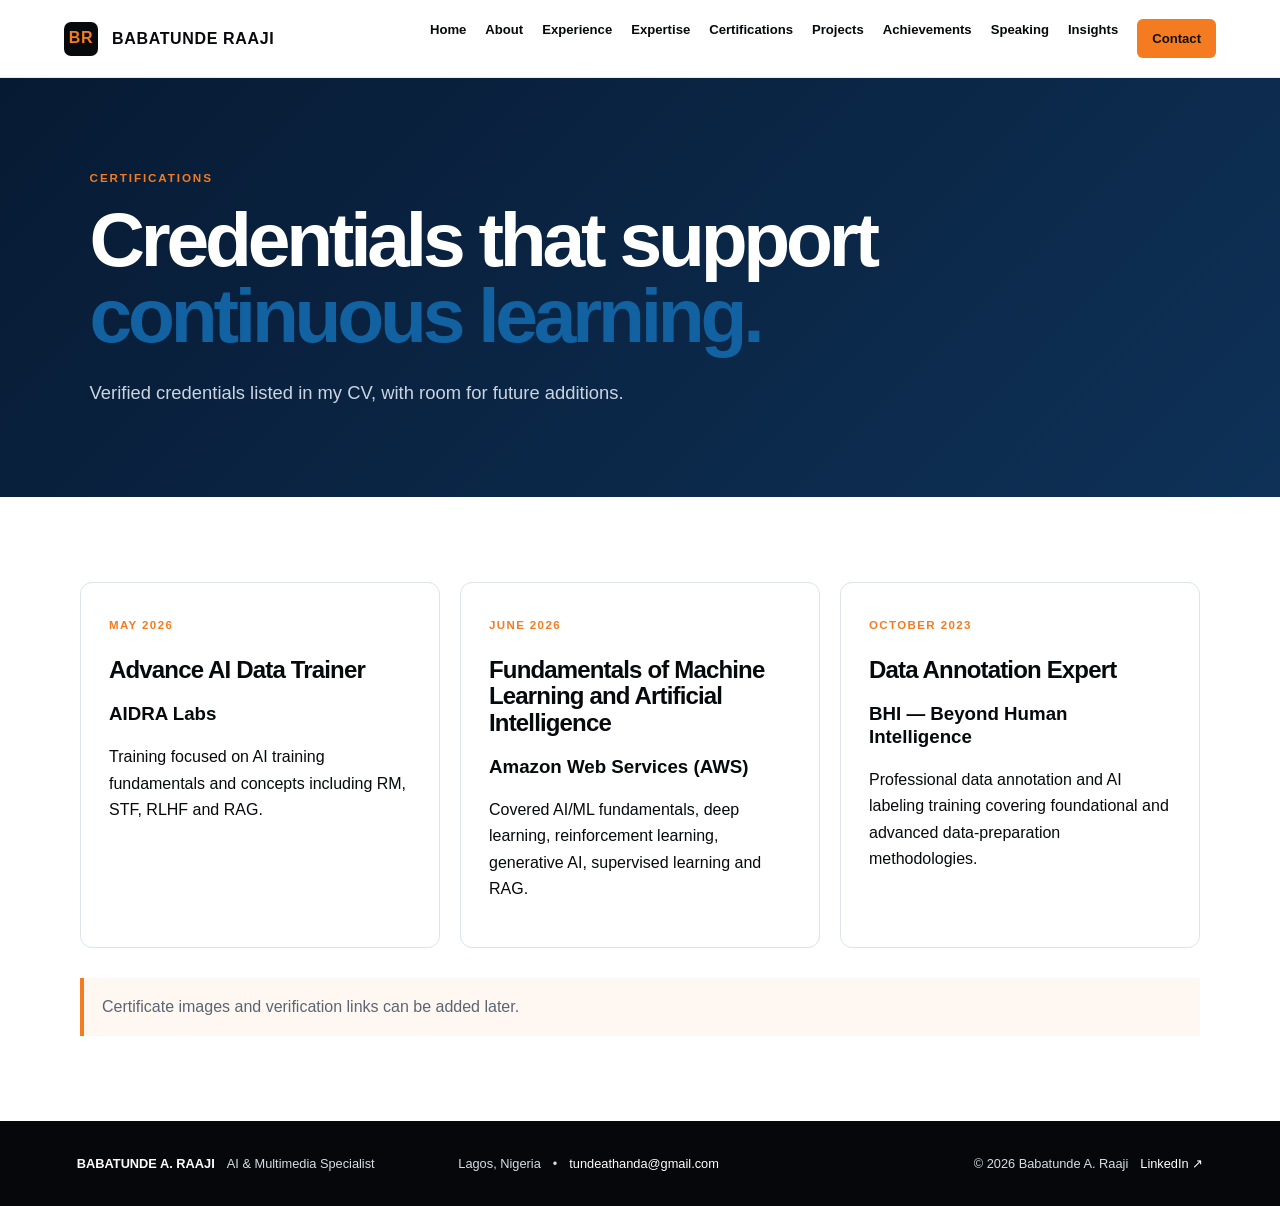
==== certifications.html @ 0e5d314b "Add files via upload Initial portfolio website" ====
<!doctype html><html lang="en"><head><meta charset="utf-8"><meta name="viewport" content="width=device-width,initial-scale=1">
<meta name="description" content="Certifications and professional learning of Babatunde A. Raaji."><meta name="author" content="Babatunde A. Raaji"><meta property="og:title" content="Certifications | Babatunde A. Raaji">
<meta property="og:description" content="Certifications and professional learning of Babatunde A. Raaji."><meta property="og:type" content="website"><title>Certifications | Babatunde A. Raaji</title>
<link rel="stylesheet" href="assets/css/style.css"></head><body><header class="site-header">
<a class="brand" href="index.html"><span>BR</span> BABATUNDE RAAJI</a>
<button class="menu-toggle" aria-label="Open navigation">☰</button><nav class="nav"><a href="index.html">Home</a><a href="about.html">About</a><a href="experience.html">Experience</a><a href="expertise.html">Expertise</a><a href="certifications.html">Certifications</a><a href="projects.html">Projects</a><a href="achievements.html">Achievements</a><a href="speaking.html">Speaking</a><a href="insights.html">Insights</a><a href="contact.html">Contact</a></nav></header><main>
<section class="page-hero"><p class="eyebrow">CERTIFICATIONS</p><h1>Credentials that support <span>continuous learning.</span></h1><p class="lead">Verified credentials listed in my CV, with room for future additions.</p></section>
<section class="section"><div class="grid three">
<article class="card cert"><span> MAY 2026</span><h2>Advance AI Data Trainer</h2><h3>AIDRA Labs</h3><p>Training focused on AI training fundamentals and concepts including RM, STF, RLHF and RAG.</p></article>
<article class="card cert"><span>JUNE 2026</span><h2>Fundamentals of Machine Learning and Artificial Intelligence</h2><h3>Amazon Web Services (AWS)</h3><p>Covered AI/ML fundamentals, deep learning, reinforcement learning, generative AI, supervised learning and RAG.</p></article>
<article class="card cert"><span>OCTOBER 2023</span><h2>Data Annotation Expert</h2><h3>BHI — Beyond Human Intelligence</h3><p>Professional data annotation and AI labeling training covering foundational and advanced data-preparation methodologies.</p></article>
</div><div class="notice">Certificate images and verification links can be added later.</div></section></main><footer class="footer"><div><strong>BABATUNDE A. RAAJI</strong><span>AI &amp; Multimedia Specialist</span></div>
<div><span>Lagos, Nigeria</span><span>•</span><a href="mailto:tundeathanda@gmail.com">tundeathanda@gmail.com</a></div>
<div><span>© 2026 Babatunde A. Raaji</span><a href="https://www.linkedin.com/in/babatunde-raaji-04b175165" target="_blank" rel="noopener">LinkedIn ↗</a></div></footer><script src="assets/js/script.js"></script></body></html>
---- assets/css/style.css ----
:root{--black:#07090c;--deep:#071a33;--blue:#1261a0;--orange:#f47b20;--white:#fff;--light:#f4f6f8;--line:#dce3ea;--muted:#667383;--max:1180px}*{box-sizing:border-box}html{scroll-behavior:smooth}body{margin:0;font-family:Inter,Arial,sans-serif;color:var(--black);line-height:1.65}a{text-decoration:none;color:inherit}.site-header{height:78px;padding:0 5%;display:flex;align-items:center;justify-content:space-between;border-bottom:1px solid #e7eaee;position:sticky;top:0;background:#fffffff5;backdrop-filter:blur(12px);z-index:20}.brand{font-weight:900;letter-spacing:.04em}.brand span{display:inline-grid;place-items:center;width:34px;height:34px;background:var(--black);color:var(--orange);border-radius:7px;margin-right:9px}.nav{display:flex;gap:19px;font-size:.82rem;font-weight:750}.nav a:hover{color:var(--blue)}.nav a:last-child{background:var(--orange);padding:9px 15px;border-radius:6px;color:#111}.menu-toggle{display:none;border:0;background:none;font-size:1.6rem}.hero{min-height:640px;padding:75px 7%;display:grid;grid-template-columns:1.1fr .9fr;gap:55px;align-items:center;background:linear-gradient(135deg,#fff,#eef3f8)}h1{font-size:clamp(3rem,6vw,6rem);line-height:.98;letter-spacing:-.055em;margin:15px 0 25px}h1 span,h2 span{color:var(--blue)}h2{line-height:1.1;letter-spacing:-.035em}h3{line-height:1.2}.lead{font-size:1.15rem;color:#536170;max-width:760px}.eyebrow{font-size:.73rem;letter-spacing:.16em;font-weight:900;color:var(--orange);margin:0 0 10px}.actions{display:flex;gap:12px;flex-wrap:wrap;margin:30px 0}.btn{display:inline-flex;padding:12px 19px;border-radius:7px;font-weight:800}.primary{background:var(--black);color:#fff}.primary:hover{background:var(--blue)}.outline{border:1px solid #bcc7d1}.muted{color:var(--muted);font-size:.88rem}.hero-photo{position:relative;display:flex;justify-content:center}.photo-placeholder{width:min(390px,80vw);aspect-ratio:4/5;border-radius:20px;background:linear-gradient(145deg,var(--deep),#164875);color:#fff;display:grid;place-items:center;font-weight:900;font-size:2.5rem;line-height:.95;text-align:center;box-shadow:0 25px 60px #071a3333}.photo-placeholder small{position:absolute;bottom:25px;font-size:.7rem;color:#b8c8d9}.float{position:absolute;right:0;bottom:25px;background:#fff;padding:17px 22px;border-radius:10px;box-shadow:0 15px 45px #0002}.float b{display:block;font-size:1.6rem;color:var(--blue)}.float span{font-size:.72rem;color:var(--muted)}.stats{display:grid;grid-template-columns:repeat(5,1fr);background:var(--black);color:#fff;padding:28px 6%;gap:12px}.stats div{padding:10px 16px;border-right:1px solid #30343b}.stats div:last-child{border:0}.stats b{display:block;font-size:1.8rem;color:var(--orange)}.stats span{font-size:.72rem;color:#c6ccd4}.section{max-width:var(--max);margin:auto;padding:85px 30px}.split{display:grid;grid-template-columns:1fr 1fr;gap:70px}.split h2{font-size:clamp(2.2rem,4vw,3.7rem)}.link{color:var(--blue);font-weight:800}.dark{background:var(--deep);color:#fff;max-width:none}.dark>.grid,.dark>h2,.dark>p,.dark>.eyebrow{max-width:var(--max);margin-left:auto;margin-right:auto}.grid{display:grid;gap:20px}.grid.four{grid-template-columns:repeat(4,1fr)}.grid.three{grid-template-columns:repeat(3,1fr)}.grid.two{grid-template-columns:repeat(2,1fr)}.card,.project,.feature{border:1px solid var(--line);padding:28px;border-radius:12px;background:#fff}.dark .grid article{background:#ffffff0b;border-color:#ffffff1c;padding:28px;border-radius:12px}.dark article b{color:var(--orange)}.quote{text-align:center;max-width:900px}.quote blockquote{font-size:clamp(2rem,4vw,3.5rem);font-weight:850;line-height:1.1;letter-spacing:-.04em}.page-hero{padding:90px 7% 70px;background:linear-gradient(135deg,var(--deep),#0e3157);color:#fff}.page-hero .lead{color:#cad5e1}.prose{max-width:920px}.prose p{color:#536170;font-size:1.04rem}.timeline{max-width:900px}.timeline article{padding:0 0 45px 35px;border-left:2px solid #d9e0e8;position:relative}.timeline article:before{content:"";position:absolute;left:-9px;top:4px;width:14px;height:14px;border-radius:50%;background:var(--orange)}.timeline span,.project>span,.card>span{font-size:.72rem;color:var(--orange);font-weight:900;letter-spacing:.12em}.timeline li{margin:7px 0;color:#536170}.achievement-grid{display:grid;grid-template-columns:repeat(3,1fr);gap:20px}.achievement-grid div{padding:30px;background:var(--black);color:#fff;border-radius:12px}.achievement-grid b{display:block;font-size:2.7rem;color:var(--orange)}.achievement-grid span{color:#cbd1d8}.contact-grid{display:grid;grid-template-columns:1fr 1fr;gap:25px}.contact{display:block;padding:20px 0;border-bottom:1px solid var(--line)}.contact small{display:block;color:var(--muted)}.contact b{font-size:1.03rem}.notice{margin-top:30px;padding:16px 18px;background:#fff8f2;border-left:4px solid var(--orange);color:#5b6572}.footer{background:#05070a;color:#d8dde4;padding:32px 6%;display:grid;grid-template-columns:1fr 1fr 1fr;gap:18px;font-size:.8rem}.footer div{display:flex;gap:12px;align-items:center}.footer div:last-child{justify-content:flex-end}.footer strong{color:#fff}.footer a{color:#fff}.centered{text-align:center}
@media(max-width:1050px){.nav{gap:12px;font-size:.74rem}.grid.four{grid-template-columns:repeat(2,1fr)}.stats{grid-template-columns:repeat(3,1fr)}}@media(max-width:800px){.menu-toggle{display:block}.nav{display:none;position:absolute;top:78px;left:0;right:0;background:#fff;padding:20px 6%;flex-direction:column;box-shadow:0 15px 40px #0002}.nav.open{display:flex}.hero{grid-template-columns:1fr;padding:60px 6%}.hero-photo{order:-1}.split,.contact-grid,.grid.two,.grid.three,.achievement-grid{grid-template-columns:1fr}.stats{grid-template-columns:repeat(2,1fr)}.footer{grid-template-columns:1fr}.footer div:last-child{justify-content:flex-start}}@media(max-width:480px){h1{font-size:3rem}.section,.page-hero{padding-left:20px;padding-right:20px}.grid.four{grid-template-columns:1fr}.stats{padding:20px 12px}.float{right:0}}
.photo-frame{width:min(390px,80vw);aspect-ratio:4/5;border-radius:20px;overflow:hidden;background:var(--deep);box-shadow:0 25px 60px #071a3333;border:5px solid #fff}.photo-frame img{width:100%;height:100%;display:block;object-fit:cover;object-position:center center}
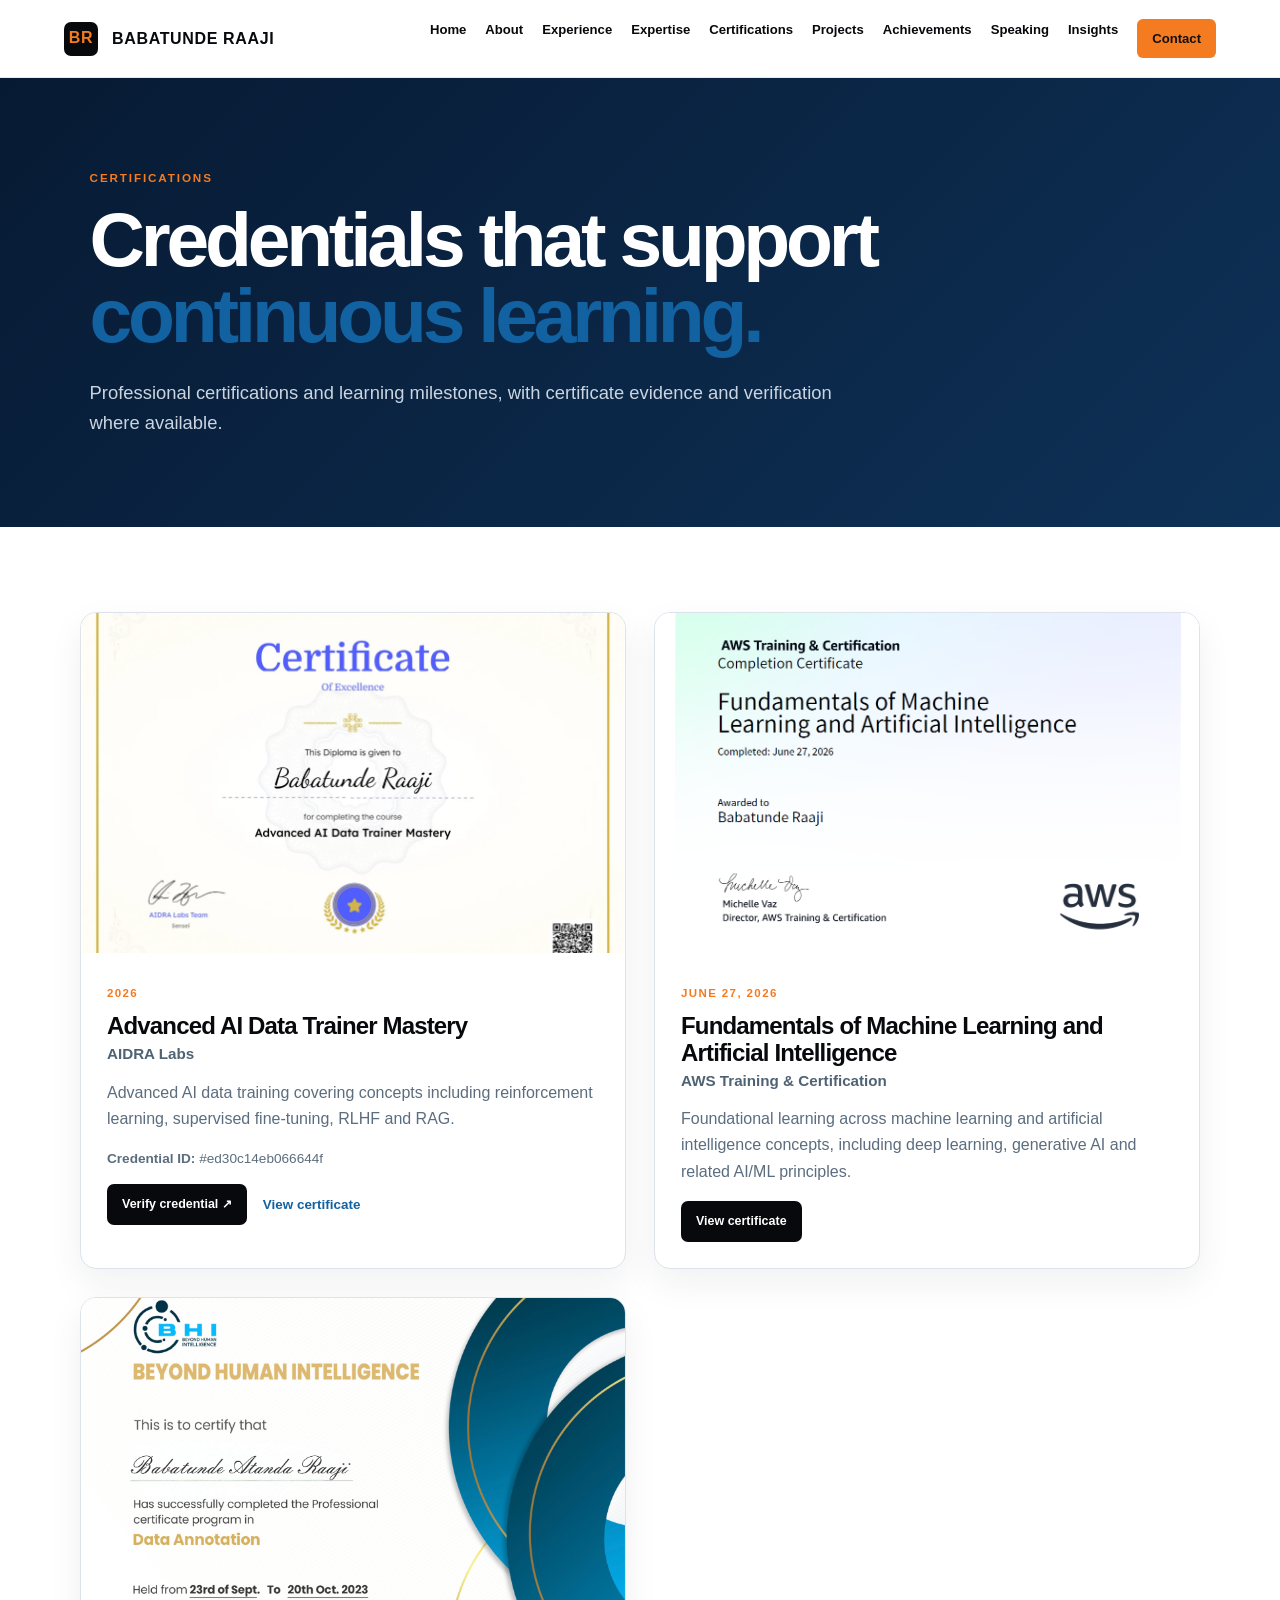
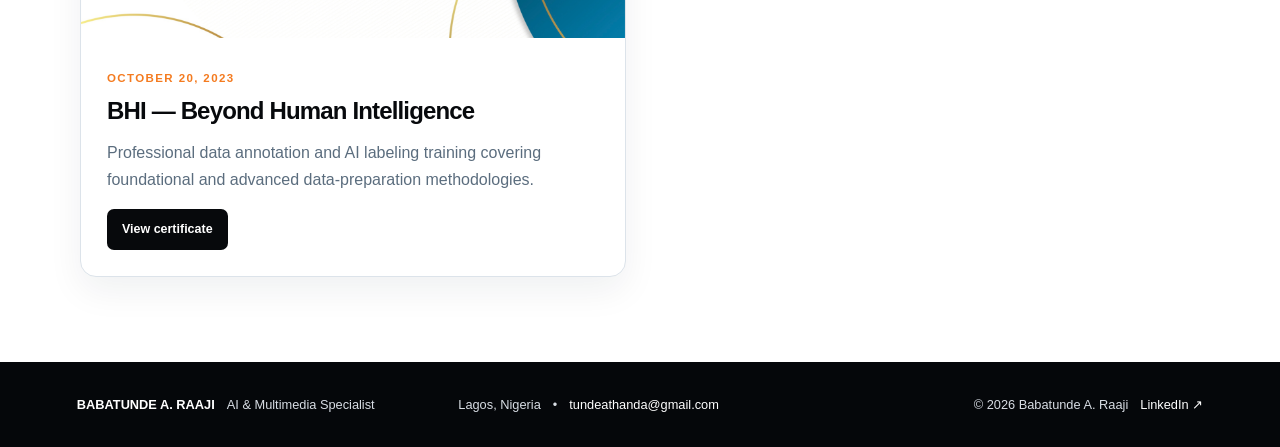
==== commit 96c47f57: "Add files via upload Updated portfolio website" ====
--- a/certifications.html
+++ b/certifications.html
@@ -1,14 +1,9 @@
 <!doctype html><html lang="en"><head><meta charset="utf-8"><meta name="viewport" content="width=device-width,initial-scale=1">
-<meta name="description" content="Certifications and professional learning of Babatunde A. Raaji."><meta name="author" content="Babatunde A. Raaji"><meta property="og:title" content="Certifications | Babatunde A. Raaji">
-<meta property="og:description" content="Certifications and professional learning of Babatunde A. Raaji."><meta property="og:type" content="website"><title>Certifications | Babatunde A. Raaji</title>
-<link rel="stylesheet" href="assets/css/style.css"></head><body><header class="site-header">
-<a class="brand" href="index.html"><span>BR</span> BABATUNDE RAAJI</a>
-<button class="menu-toggle" aria-label="Open navigation">☰</button><nav class="nav"><a href="index.html">Home</a><a href="about.html">About</a><a href="experience.html">Experience</a><a href="expertise.html">Expertise</a><a href="certifications.html">Certifications</a><a href="projects.html">Projects</a><a href="achievements.html">Achievements</a><a href="speaking.html">Speaking</a><a href="insights.html">Insights</a><a href="contact.html">Contact</a></nav></header><main>
-<section class="page-hero"><p class="eyebrow">CERTIFICATIONS</p><h1>Credentials that support <span>continuous learning.</span></h1><p class="lead">Verified credentials listed in my CV, with room for future additions.</p></section>
-<section class="section"><div class="grid three">
-<article class="card cert"><span> MAY 2026</span><h2>Advance AI Data Trainer</h2><h3>AIDRA Labs</h3><p>Training focused on AI training fundamentals and concepts including RM, STF, RLHF and RAG.</p></article>
-<article class="card cert"><span>JUNE 2026</span><h2>Fundamentals of Machine Learning and Artificial Intelligence</h2><h3>Amazon Web Services (AWS)</h3><p>Covered AI/ML fundamentals, deep learning, reinforcement learning, generative AI, supervised learning and RAG.</p></article>
-<article class="card cert"><span>OCTOBER 2023</span><h2>Data Annotation Expert</h2><h3>BHI — Beyond Human Intelligence</h3><p>Professional data annotation and AI labeling training covering foundational and advanced data-preparation methodologies.</p></article>
-</div><div class="notice">Certificate images and verification links can be added later.</div></section></main><footer class="footer"><div><strong>BABATUNDE A. RAAJI</strong><span>AI &amp; Multimedia Specialist</span></div>
-<div><span>Lagos, Nigeria</span><span>•</span><a href="mailto:tundeathanda@gmail.com">tundeathanda@gmail.com</a></div>
-<div><span>© 2026 Babatunde A. Raaji</span><a href="https://www.linkedin.com/in/babatunde-raaji-04b175165" target="_blank" rel="noopener">LinkedIn ↗</a></div></footer><script src="assets/js/script.js"></script></body></html>+<meta name="description" content="Professional certifications and credentials of Babatunde A. Raaji, AI and Multimedia Specialist."><meta name="author" content="Babatunde A. Raaji"><meta property="og:title" content="Certifications | Babatunde A. Raaji"><meta property="og:description" content="Professional certifications and credentials of Babatunde A. Raaji."><meta property="og:type" content="website"><title>Certifications | Babatunde A. Raaji</title>
+<link rel="stylesheet" href="assets/css/style.css"></head><body><header class="site-header"><a class="brand" href="index.html"><span>BR</span> BABATUNDE RAAJI</a><button class="menu-toggle" aria-label="Open navigation">☰</button><nav class="nav"><a href="index.html">Home</a><a href="about.html">About</a><a href="experience.html">Experience</a><a href="expertise.html">Expertise</a><a href="certifications.html">Certifications</a><a href="projects.html">Projects</a><a href="achievements.html">Achievements</a><a href="speaking.html">Speaking</a><a href="insights.html">Insights</a><a href="contact.html">Contact</a></nav></header><main>
+<section class="page-hero"><p class="eyebrow">CERTIFICATIONS</p><h1>Credentials that support <span>continuous learning.</span></h1><p class="lead">Professional certifications and learning milestones, with certificate evidence and verification where available.</p></section>
+<section class="section"><div class="cert-grid">
+<article class="cert-card"><a class="cert-image" href="assets/images/certificates/aidra-advanced-ai-data-trainer.png" target="_blank" rel="noopener"><img src="assets/images/certificates/aidra-advanced-ai-data-trainer.png" alt="AIDRA Labs Advanced AI Data Trainer Mastery certificate"></a><div class="cert-body"><span class="cert-date">2026</span><h2>Advanced AI Data Trainer Mastery</h2><h3>AIDRA Labs</h3><p>Advanced AI data training covering concepts including reinforcement learning, supervised fine-tuning, RLHF and RAG.</p><p class="credential-id"><strong>Credential ID:</strong> #ed30c14eb066644f</p><div class="cert-actions"><a class="button small" href="https://aidralabs.org/tutor-certificate?cert_hash=ed30c14eb066644f" target="_blank" rel="noopener">Verify credential ↗</a><a class="text-link" href="assets/images/certificates/aidra-advanced-ai-data-trainer.png" target="_blank" rel="noopener">View certificate</a></div></div></article>
+<article class="cert-card"><a class="cert-image" href="assets/images/certificates/aws-fundamentals-machine-learning-ai.png" target="_blank" rel="noopener"><img src="assets/images/certificates/aws-fundamentals-machine-learning-ai.png" alt="AWS Fundamentals of Machine Learning and Artificial Intelligence certificate"></a><div class="cert-body"><span class="cert-date">JUNE 27, 2026</span><h2>Fundamentals of Machine Learning and Artificial Intelligence</h2><h3>AWS Training &amp; Certification</h3><p>Foundational learning across machine learning and artificial intelligence concepts, including deep learning, generative AI and related AI/ML principles.</p><div class="cert-actions"><a class="button small" href="assets/images/certificates/aws-fundamentals-machine-learning-ai.png" target="_blank" rel="noopener">View certificate</a></div></div></article>
+<article class="cert-card"><a class="cert-image" href="assets/images/certificates/bhi-data-annotation-certificate.png" target="_blank" rel="noopener"><img src="assets/images/certificates/bhi-data-annotation-certificate.png" alt="AWS Fundamentals of Machine Learning and Artificial Intelligence certificate"></a><div class="cert-body"><span class="cert-date">OCTOBER 20, 2023</span><h2>BHI — Beyond Human Intelligence</h3><p>Professional data annotation and AI labeling training covering foundational and advanced data-preparation methodologies.</p><div class="cert-actions"><a class="button small" href="assets/images/certificates/bhi-data-annotation-certificate.png" target="_blank" rel="noopener">View certificate</a></div></div></article>
+</div></section></main><footer class="footer"><div><strong>BABATUNDE A. RAAJI</strong><span>AI &amp; Multimedia Specialist</span></div><div><span>Lagos, Nigeria</span><span>•</span><a href="mailto:tundeathanda@gmail.com">tundeathanda@gmail.com</a></div><div><span>© 2026 Babatunde A. Raaji</span><a href="https://www.linkedin.com/in/babatunde-raaji-04b175165" target="_blank" rel="noopener">LinkedIn ↗</a></div></footer><script src="assets/js/script.js"></script></body></html>
--- a/assets/css/style.css
+++ b/assets/css/style.css
@@ -1,3 +1,6 @@
 :root{--black:#07090c;--deep:#071a33;--blue:#1261a0;--orange:#f47b20;--white:#fff;--light:#f4f6f8;--line:#dce3ea;--muted:#667383;--max:1180px}*{box-sizing:border-box}html{scroll-behavior:smooth}body{margin:0;font-family:Inter,Arial,sans-serif;color:var(--black);line-height:1.65}a{text-decoration:none;color:inherit}.site-header{height:78px;padding:0 5%;display:flex;align-items:center;justify-content:space-between;border-bottom:1px solid #e7eaee;position:sticky;top:0;background:#fffffff5;backdrop-filter:blur(12px);z-index:20}.brand{font-weight:900;letter-spacing:.04em}.brand span{display:inline-grid;place-items:center;width:34px;height:34px;background:var(--black);color:var(--orange);border-radius:7px;margin-right:9px}.nav{display:flex;gap:19px;font-size:.82rem;font-weight:750}.nav a:hover{color:var(--blue)}.nav a:last-child{background:var(--orange);padding:9px 15px;border-radius:6px;color:#111}.menu-toggle{display:none;border:0;background:none;font-size:1.6rem}.hero{min-height:640px;padding:75px 7%;display:grid;grid-template-columns:1.1fr .9fr;gap:55px;align-items:center;background:linear-gradient(135deg,#fff,#eef3f8)}h1{font-size:clamp(3rem,6vw,6rem);line-height:.98;letter-spacing:-.055em;margin:15px 0 25px}h1 span,h2 span{color:var(--blue)}h2{line-height:1.1;letter-spacing:-.035em}h3{line-height:1.2}.lead{font-size:1.15rem;color:#536170;max-width:760px}.eyebrow{font-size:.73rem;letter-spacing:.16em;font-weight:900;color:var(--orange);margin:0 0 10px}.actions{display:flex;gap:12px;flex-wrap:wrap;margin:30px 0}.btn{display:inline-flex;padding:12px 19px;border-radius:7px;font-weight:800}.primary{background:var(--black);color:#fff}.primary:hover{background:var(--blue)}.outline{border:1px solid #bcc7d1}.muted{color:var(--muted);font-size:.88rem}.hero-photo{position:relative;display:flex;justify-content:center}.photo-placeholder{width:min(390px,80vw);aspect-ratio:4/5;border-radius:20px;background:linear-gradient(145deg,var(--deep),#164875);color:#fff;display:grid;place-items:center;font-weight:900;font-size:2.5rem;line-height:.95;text-align:center;box-shadow:0 25px 60px #071a3333}.photo-placeholder small{position:absolute;bottom:25px;font-size:.7rem;color:#b8c8d9}.float{position:absolute;right:0;bottom:25px;background:#fff;padding:17px 22px;border-radius:10px;box-shadow:0 15px 45px #0002}.float b{display:block;font-size:1.6rem;color:var(--blue)}.float span{font-size:.72rem;color:var(--muted)}.stats{display:grid;grid-template-columns:repeat(5,1fr);background:var(--black);color:#fff;padding:28px 6%;gap:12px}.stats div{padding:10px 16px;border-right:1px solid #30343b}.stats div:last-child{border:0}.stats b{display:block;font-size:1.8rem;color:var(--orange)}.stats span{font-size:.72rem;color:#c6ccd4}.section{max-width:var(--max);margin:auto;padding:85px 30px}.split{display:grid;grid-template-columns:1fr 1fr;gap:70px}.split h2{font-size:clamp(2.2rem,4vw,3.7rem)}.link{color:var(--blue);font-weight:800}.dark{background:var(--deep);color:#fff;max-width:none}.dark>.grid,.dark>h2,.dark>p,.dark>.eyebrow{max-width:var(--max);margin-left:auto;margin-right:auto}.grid{display:grid;gap:20px}.grid.four{grid-template-columns:repeat(4,1fr)}.grid.three{grid-template-columns:repeat(3,1fr)}.grid.two{grid-template-columns:repeat(2,1fr)}.card,.project,.feature{border:1px solid var(--line);padding:28px;border-radius:12px;background:#fff}.dark .grid article{background:#ffffff0b;border-color:#ffffff1c;padding:28px;border-radius:12px}.dark article b{color:var(--orange)}.quote{text-align:center;max-width:900px}.quote blockquote{font-size:clamp(2rem,4vw,3.5rem);font-weight:850;line-height:1.1;letter-spacing:-.04em}.page-hero{padding:90px 7% 70px;background:linear-gradient(135deg,var(--deep),#0e3157);color:#fff}.page-hero .lead{color:#cad5e1}.prose{max-width:920px}.prose p{color:#536170;font-size:1.04rem}.timeline{max-width:900px}.timeline article{padding:0 0 45px 35px;border-left:2px solid #d9e0e8;position:relative}.timeline article:before{content:"";position:absolute;left:-9px;top:4px;width:14px;height:14px;border-radius:50%;background:var(--orange)}.timeline span,.project>span,.card>span{font-size:.72rem;color:var(--orange);font-weight:900;letter-spacing:.12em}.timeline li{margin:7px 0;color:#536170}.achievement-grid{display:grid;grid-template-columns:repeat(3,1fr);gap:20px}.achievement-grid div{padding:30px;background:var(--black);color:#fff;border-radius:12px}.achievement-grid b{display:block;font-size:2.7rem;color:var(--orange)}.achievement-grid span{color:#cbd1d8}.contact-grid{display:grid;grid-template-columns:1fr 1fr;gap:25px}.contact{display:block;padding:20px 0;border-bottom:1px solid var(--line)}.contact small{display:block;color:var(--muted)}.contact b{font-size:1.03rem}.notice{margin-top:30px;padding:16px 18px;background:#fff8f2;border-left:4px solid var(--orange);color:#5b6572}.footer{background:#05070a;color:#d8dde4;padding:32px 6%;display:grid;grid-template-columns:1fr 1fr 1fr;gap:18px;font-size:.8rem}.footer div{display:flex;gap:12px;align-items:center}.footer div:last-child{justify-content:flex-end}.footer strong{color:#fff}.footer a{color:#fff}.centered{text-align:center}
 @media(max-width:1050px){.nav{gap:12px;font-size:.74rem}.grid.four{grid-template-columns:repeat(2,1fr)}.stats{grid-template-columns:repeat(3,1fr)}}@media(max-width:800px){.menu-toggle{display:block}.nav{display:none;position:absolute;top:78px;left:0;right:0;background:#fff;padding:20px 6%;flex-direction:column;box-shadow:0 15px 40px #0002}.nav.open{display:flex}.hero{grid-template-columns:1fr;padding:60px 6%}.hero-photo{order:-1}.split,.contact-grid,.grid.two,.grid.three,.achievement-grid{grid-template-columns:1fr}.stats{grid-template-columns:repeat(2,1fr)}.footer{grid-template-columns:1fr}.footer div:last-child{justify-content:flex-start}}@media(max-width:480px){h1{font-size:3rem}.section,.page-hero{padding-left:20px;padding-right:20px}.grid.four{grid-template-columns:1fr}.stats{padding:20px 12px}.float{right:0}}
-.photo-frame{width:min(390px,80vw);aspect-ratio:4/5;border-radius:20px;overflow:hidden;background:var(--deep);box-shadow:0 25px 60px #071a3333;border:5px solid #fff}.photo-frame img{width:100%;height:100%;display:block;object-fit:cover;object-position:center center}+.photo-frame{width:min(390px,80vw);aspect-ratio:4/5;border-radius:20px;overflow:hidden;background:var(--deep);box-shadow:0 25px 60px #071a3333;border:5px solid #fff}.photo-frame img{width:100%;height:100%;display:block;object-fit:cover;object-position:center center}
+/* Certification gallery and contact work list */
+.cert-grid{display:grid;grid-template-columns:repeat(2,minmax(0,1fr));gap:28px}.cert-card{background:#fff;border:1px solid var(--line);border-radius:16px;overflow:hidden;box-shadow:0 14px 35px #071a3310;display:flex;flex-direction:column}.cert-image{width:100%;aspect-ratio:16/10;background:var(--light);display:block;overflow:hidden}.cert-image img{width:100%;height:100%;object-fit:cover;display:block;transition:transform .3s ease}.cert-image:hover img{transform:scale(1.025)}.cert-body{padding:26px}.cert-date{font-size:.72rem;font-weight:900;letter-spacing:.12em;color:var(--orange)}.cert-body h2{margin:.5rem 0 .35rem}.cert-body h3{margin:0 0 1rem;color:#4f6274;font-size:.95rem}.cert-body p{color:#5b6d7e}.credential-id{font-size:.85rem!important;word-break:break-word}.cert-actions{display:flex;align-items:center;gap:16px;flex-wrap:wrap;margin-top:12px}.text-link{color:var(--blue);font-weight:800;font-size:.84rem}.button{display:inline-block;background:var(--black);color:#fff;border-radius:7px;font-weight:800}.button.small{padding:10px 15px;font-size:.78rem}.cert-card-text{justify-content:center}.cert-icon{height:180px;background:linear-gradient(135deg,var(--deep),#164875);color:#fff;display:grid;place-items:center;font-size:3.2rem;font-weight:900}.work-card h2{margin-bottom:18px}.work-list{list-style:none;padding:0;margin:0 0 22px;display:grid;gap:11px}.work-list li{position:relative;padding-left:25px;color:#e8eef5}.work-list li:before{content:"";position:absolute;left:0;top:.67em;width:8px;height:8px;border-radius:50%;background:var(--orange);box-shadow:0 0 0 4px #f39a261c}
+@media(max-width:800px){.cert-grid{grid-template-columns:1fr}}
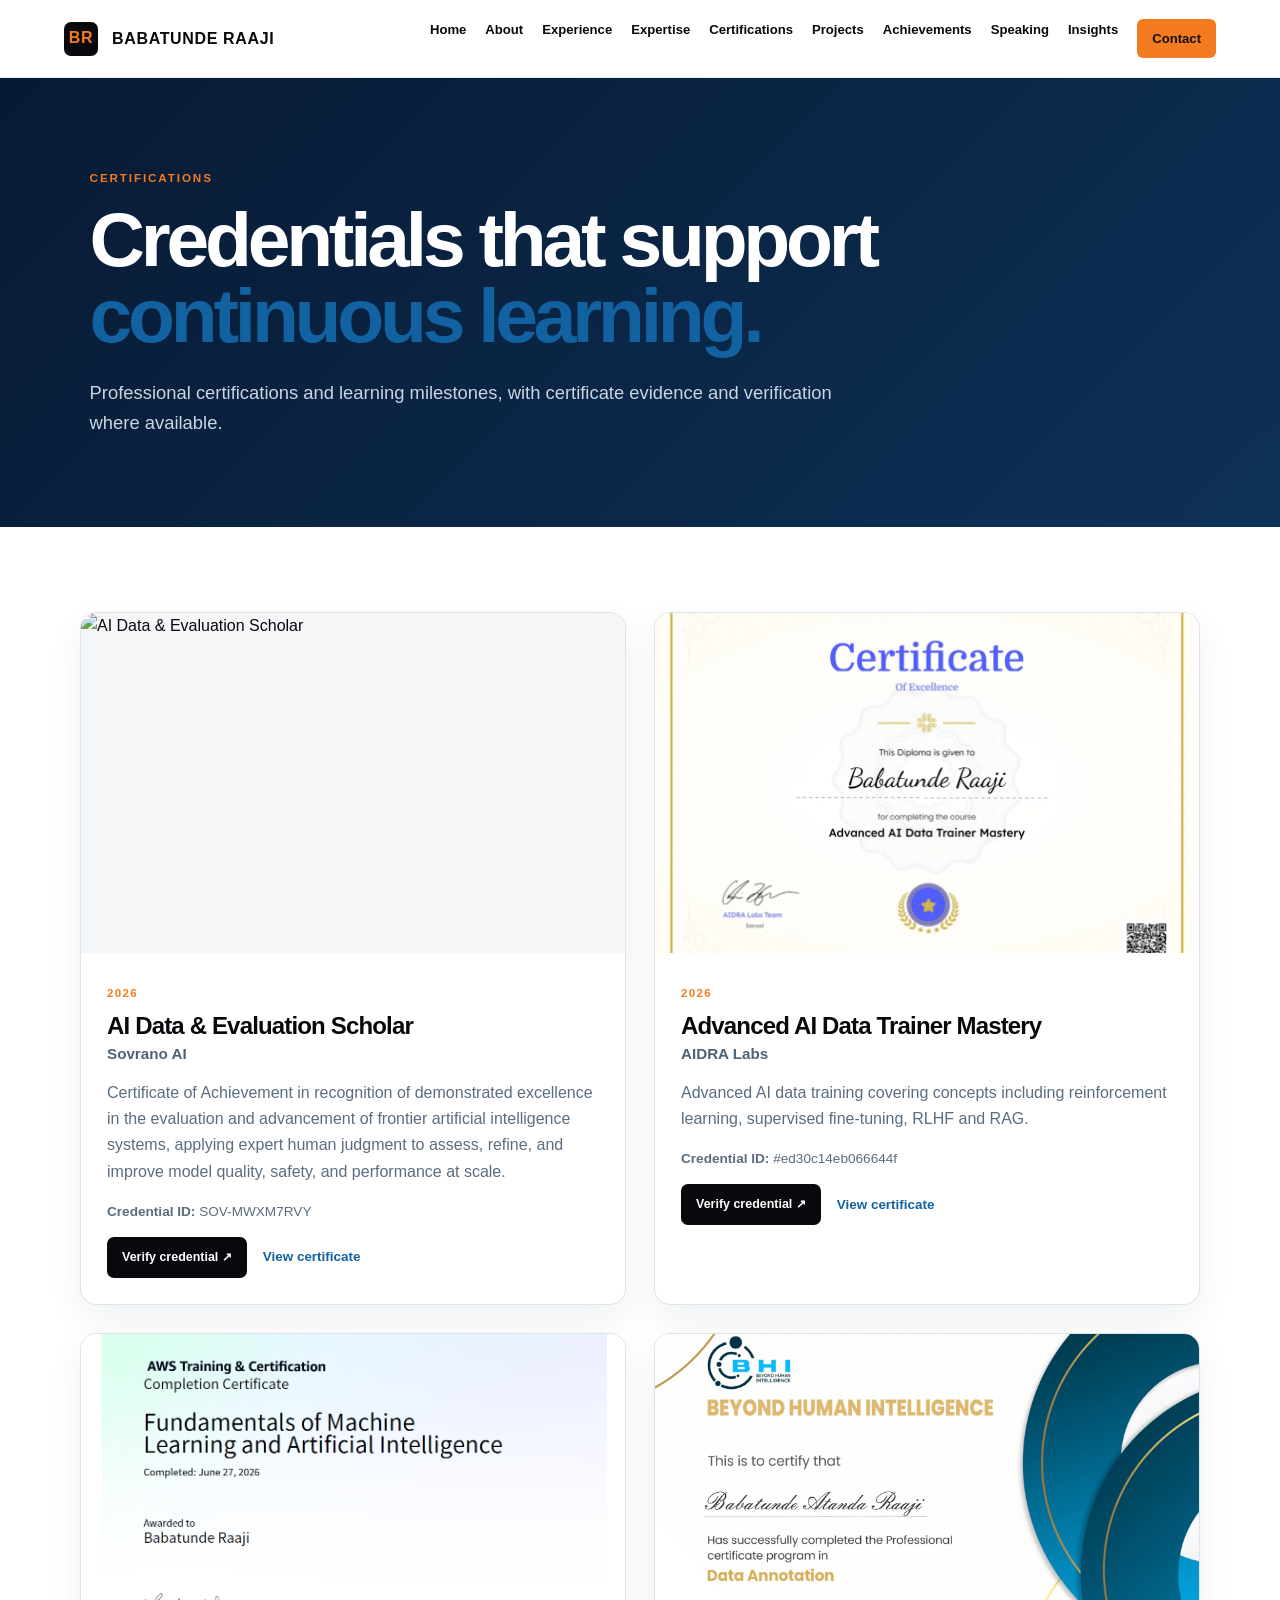
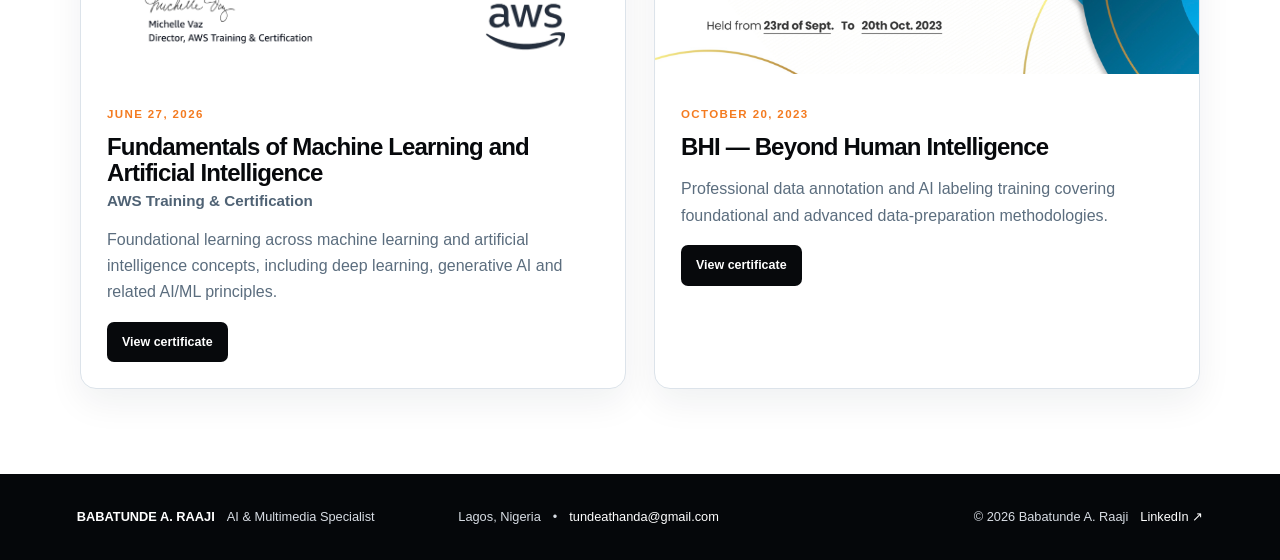
==== commit 40029542: "Update certifications.html" ====
--- a/certifications.html
+++ b/certifications.html
@@ -3,7 +3,8 @@
 <link rel="stylesheet" href="assets/css/style.css"></head><body><header class="site-header"><a class="brand" href="index.html"><span>BR</span> BABATUNDE RAAJI</a><button class="menu-toggle" aria-label="Open navigation">☰</button><nav class="nav"><a href="index.html">Home</a><a href="about.html">About</a><a href="experience.html">Experience</a><a href="expertise.html">Expertise</a><a href="certifications.html">Certifications</a><a href="projects.html">Projects</a><a href="achievements.html">Achievements</a><a href="speaking.html">Speaking</a><a href="insights.html">Insights</a><a href="contact.html">Contact</a></nav></header><main>
 <section class="page-hero"><p class="eyebrow">CERTIFICATIONS</p><h1>Credentials that support <span>continuous learning.</span></h1><p class="lead">Professional certifications and learning milestones, with certificate evidence and verification where available.</p></section>
 <section class="section"><div class="cert-grid">
+<article class="cert-card"><a class="cert-image" href="assets/images/certificates/ai data & evaluation scholar-ai.png" target="_blank" rel="noopener"><img src="assets/images/certificates/ai data & evaluation scholar-ai.png" alt="AI Data & Evaluation Scholar"></a><div class="cert-body"><span class="cert-date">2026</span><h2>AI Data & Evaluation Scholar</h2><h3>Sovrano AI</h3><p>Certificate of Achievement in recognition of demonstrated excellence in the evaluation and advancement of frontier artificial intelligence systems, applying expert human judgment to assess, refine, and improve model quality, safety, and performance at scale.</p><p class="credential-id"><strong>Credential ID:</strong> SOV-MWXM7RVY</p><div class="cert-actions"><a class="button small" href="https://app.sovrano.ai/certificate?certId=SOV-MWXM7RVY&utm_source=user&utm_medium=referral&utm_campaign=certificateShare" target="_blank" rel="noopener">Verify credential ↗</a><a class="text-link" href="assets/images/certificates/ai data & evaluation scholar-ai.png" target="_blank" rel="noopener">View certificate</a></div></div></article>
 <article class="cert-card"><a class="cert-image" href="assets/images/certificates/aidra-advanced-ai-data-trainer.png" target="_blank" rel="noopener"><img src="assets/images/certificates/aidra-advanced-ai-data-trainer.png" alt="AIDRA Labs Advanced AI Data Trainer Mastery certificate"></a><div class="cert-body"><span class="cert-date">2026</span><h2>Advanced AI Data Trainer Mastery</h2><h3>AIDRA Labs</h3><p>Advanced AI data training covering concepts including reinforcement learning, supervised fine-tuning, RLHF and RAG.</p><p class="credential-id"><strong>Credential ID:</strong> #ed30c14eb066644f</p><div class="cert-actions"><a class="button small" href="https://aidralabs.org/tutor-certificate?cert_hash=ed30c14eb066644f" target="_blank" rel="noopener">Verify credential ↗</a><a class="text-link" href="assets/images/certificates/aidra-advanced-ai-data-trainer.png" target="_blank" rel="noopener">View certificate</a></div></div></article>
 <article class="cert-card"><a class="cert-image" href="assets/images/certificates/aws-fundamentals-machine-learning-ai.png" target="_blank" rel="noopener"><img src="assets/images/certificates/aws-fundamentals-machine-learning-ai.png" alt="AWS Fundamentals of Machine Learning and Artificial Intelligence certificate"></a><div class="cert-body"><span class="cert-date">JUNE 27, 2026</span><h2>Fundamentals of Machine Learning and Artificial Intelligence</h2><h3>AWS Training &amp; Certification</h3><p>Foundational learning across machine learning and artificial intelligence concepts, including deep learning, generative AI and related AI/ML principles.</p><div class="cert-actions"><a class="button small" href="assets/images/certificates/aws-fundamentals-machine-learning-ai.png" target="_blank" rel="noopener">View certificate</a></div></div></article>
 <article class="cert-card"><a class="cert-image" href="assets/images/certificates/bhi-data-annotation-certificate.png" target="_blank" rel="noopener"><img src="assets/images/certificates/bhi-data-annotation-certificate.png" alt="AWS Fundamentals of Machine Learning and Artificial Intelligence certificate"></a><div class="cert-body"><span class="cert-date">OCTOBER 20, 2023</span><h2>BHI — Beyond Human Intelligence</h3><p>Professional data annotation and AI labeling training covering foundational and advanced data-preparation methodologies.</p><div class="cert-actions"><a class="button small" href="assets/images/certificates/bhi-data-annotation-certificate.png" target="_blank" rel="noopener">View certificate</a></div></div></article>
-</div></section></main><footer class="footer"><div><strong>BABATUNDE A. RAAJI</strong><span>AI &amp; Multimedia Specialist</span></div><div><span>Lagos, Nigeria</span><span>•</span><a href="mailto:tundeathanda@gmail.com">tundeathanda@gmail.com</a></div><div><span>© 2026 Babatunde A. Raaji</span><a href="https://www.linkedin.com/in/babatunde-raaji-04b175165" target="_blank" rel="noopener">LinkedIn ↗</a></div></footer><script src="assets/js/script.js"></script></body></html>+</div></section></main><footer class="footer"><div><strong>BABATUNDE A. RAAJI</strong><span>AI &amp; Multimedia Specialist</span></div><div><span>Lagos, Nigeria</span><span>•</span><a href="mailto:tundeathanda@gmail.com">tundeathanda@gmail.com</a></div><div><span>© 2026 Babatunde A. Raaji</span><a href="https://www.linkedin.com/in/babatunde-raaji-04b175165" target="_blank" rel="noopener">LinkedIn ↗</a></div></footer><script src="assets/js/script.js"></script></body></html>
